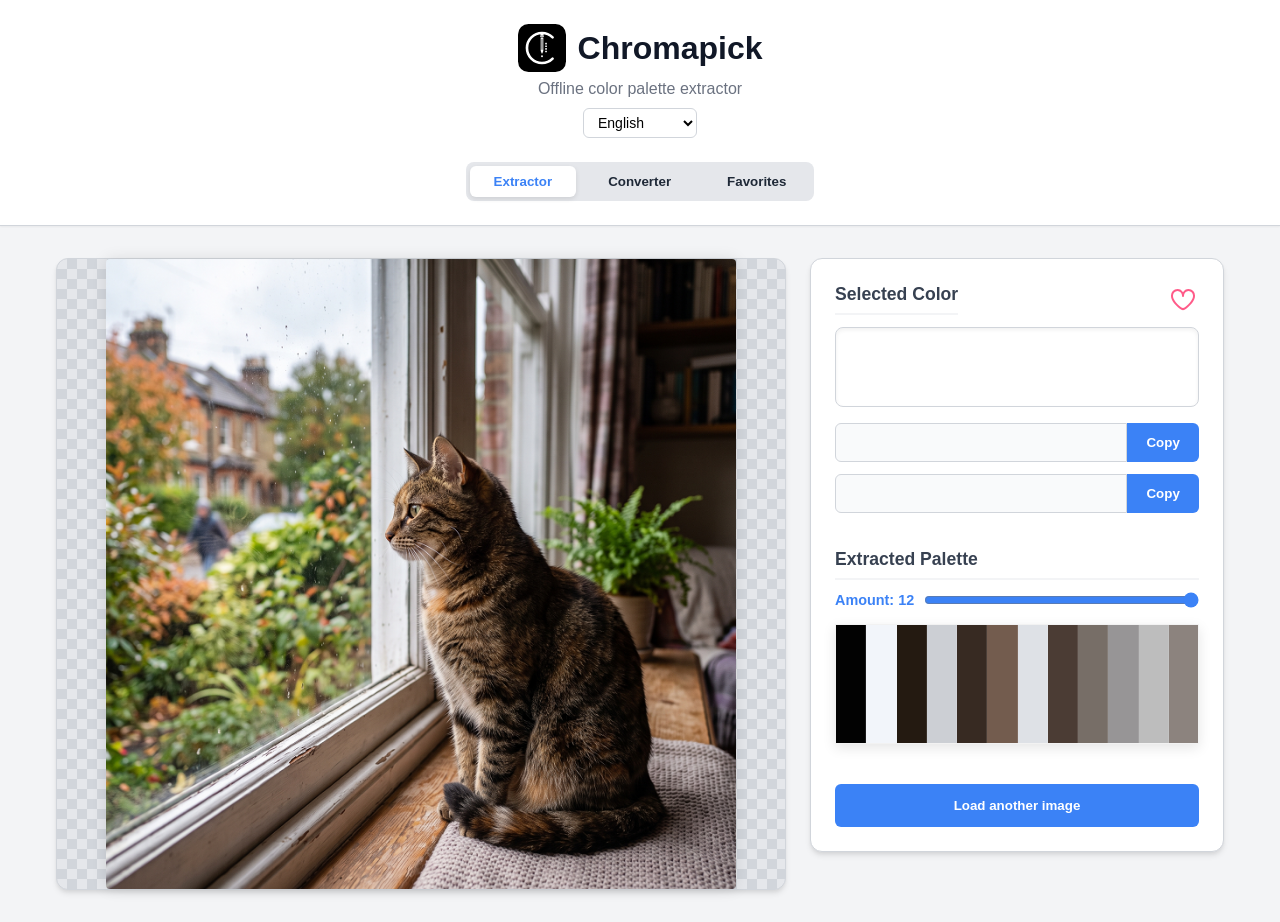
==== index.html @ 79d1373f "Replace native browser alert() with custom animated UI toast notifications for application errors an" ====
<!DOCTYPE html>
<html lang="es">
<head>
    <meta charset="UTF-8">
    <meta name="viewport" content="width=device-width, initial-scale=1.0">
    <title>Chromapick - Extractor de Paletas</title>
    <link rel="stylesheet" href="style.css?v=41">
    <link rel="manifest" href="manifest.json">
    <meta name="theme-color" content="#f9fafb">
    <link rel="icon" href="icons/icon.svg" type="image/svg+xml">
    <link rel="apple-touch-icon" href="icons/icon-192.png">
</head>
<body>
    <header>
        <div class="logo-container">
            <img src="icons/icon.svg" alt="Chromapick Logo" class="app-logo">
            <h1>Chromapick</h1>
        </div>
        <p data-i18n="subtitle">Offline color palette extractor</p>
        <div class="lang-switcher">
            <select id="lang-select">
                <option value="en">English</option>
                <option value="es">Español</option>
                <option value="zh">简体中文</option>
                <option value="ja">日本語</option>
                <option value="ko">한국어</option>
                <option value="de">Deutsch</option>
                <option value="pt">Português</option>
                <option value="fr">Français</option>
                <option value="it">Italiano</option>
                <option value="ru">Русский</option>
                <option value="vi">Tiếng Việt</option>
                <option value="ca">Català</option>
                <option value="nl">Nederlands</option>
                <option value="pl">Polski</option>
            </select>
        </div>
        <nav class="app-nav">
            <button class="nav-tab active" data-view="view-extractor" data-i18n="tab_extractor">Extractor</button>
            <button class="nav-tab" data-view="view-converter" data-i18n="tab_converter">Converter</button>
            <button class="nav-tab" data-view="view-favorites" data-i18n="tab_favorites">Favoritos</button>
        </nav>
    </header>

    <main>
        <div id="view-extractor" class="app-view active">
            <section class="upload-section" id="upload-section">
                <div class="drop-zone" id="drop-zone">
                    <span class="drop-text" data-i18n="dropzone">Drag an image here, click, or press <strong>Ctrl+V</strong> to paste</span>
                    <input type="file" id="file-input" accept="image/*" hidden>
                </div>
                
                <div class="presets-container">
                    <p data-i18n="try_example">Or try an example:</p>
                    <div class="preset-images">
                        <img src="assets/preset1.png" alt="Cat Demo" class="preset-img" id="demo-img-1">
                    </div>
                </div>
            </section>

            <section class="workspace" id="workspace" style="display: none;">
                <div class="canvas-container">
                    <canvas id="image-canvas"></canvas>
                    <div class="magnifier" id="magnifier"></div>
                </div>
                
                <aside class="color-panel">
                    <div class="current-color">
                        <div style="display: flex; justify-content: space-between; align-items: center; margin-bottom: 0.75rem;">
                            <h3 data-i18n="selected_color" style="margin-bottom: 0;">Selected Color</h3>
                            <div class="heart-container" title="Save to Favorites">
            <input type="checkbox" class="checkbox fav-heart-checkbox">
            <div class="svg-container">
                <svg viewBox="0 0 24 24" class="svg-outline" xmlns="http://www.w3.org/2000/svg">
                    <path d="M17.5,1.917a6.4,6.4,0,0,0-5.5,3.3,6.4,6.4,0,0,0-5.5-3.3A6.8,6.8,0,0,0,0,8.967c0,4.547,4.786,9.513,8.8,12.88a4.974,4.974,0,0,0,6.4,0C19.214,18.48,24,13.514,24,8.967A6.8,6.8,0,0,0,17.5,1.917Zm-3.585,18.4a2.973,2.973,0,0,1-3.83,0C4.947,16.006,2,11.87,2,8.967a4.8,4.8,0,0,1,4.5-5.05A4.8,4.8,0,0,1,11,8.967a1,1,0,0,0,2,0,4.8,4.8,0,0,1,4.5-5.05A4.8,4.8,0,0,1,22,8.967C22,11.87,19.053,16.006,13.915,20.313Z"></path>
                </svg>
                <svg viewBox="0 0 24 24" class="svg-filled" xmlns="http://www.w3.org/2000/svg">
                    <path d="M17.5,1.917a6.4,6.4,0,0,0-5.5,3.3,6.4,6.4,0,0,0-5.5-3.3A6.8,6.8,0,0,0,0,8.967c0,4.547,4.786,9.513,8.8,12.88a4.974,4.974,0,0,0,6.4,0C19.214,18.48,24,13.514,24,8.967A6.8,6.8,0,0,0,17.5,1.917Z"></path>
                </svg>
                <svg class="svg-celebrate" width="100" height="100" xmlns="http://www.w3.org/2000/svg">
                    <polygon points="10,10 20,20"></polygon><polygon points="10,50 20,50"></polygon><polygon points="20,80 30,70"></polygon><polygon points="90,10 80,20"></polygon><polygon points="90,50 80,50"></polygon><polygon points="80,80 70,70"></polygon>
                </svg>
            </div>
        </div>
                        </div>
                        <div class="color-preview" id="current-color-preview"></div>
                        
                        <div class="color-values">
                            <input type="text" id="hex-value" readonly>
                            <button class="copy-btn" data-target="hex-value" data-i18n="copy">Copy</button>
                        </div>
                        <div class="color-values">
                            <input type="text" id="rgb-value" readonly>
                            <button class="copy-btn" data-target="rgb-value" data-i18n="copy">Copy</button>
                        </div>
                    </div>

                    <div class="extracted-palette">
                        <h3 data-i18n="extracted_palette">Extracted Palette</h3>
                        <div class="color-count-control">
                            <label for="color-count"><span data-i18n="amount">Amount: </span><span id="color-count-display">12</span></label>
                            <input type="range" id="color-count" min="3" max="12" value="12">
                        </div>
                        <div class="palette" id="palette-container">
                            <!-- Colors will be injected here -->
                        </div>
                    </div>
                    
                    <button class="btn-primary" id="reset-btn" data-i18n="load_another">Load another image</button>
                </aside>
            </section>
        </div>

        <div id="view-converter" class="app-view" style="display: none;">
            <div class="converter-container">
                <div class="converter-left">
                    <div class="picker-card">
                        <div class="sv-square" id="sv-square">
                            <div class="sv-knob" id="sv-knob"></div>
                        </div>
                        <div class="hue-track">
                            <input type="range" min="0" max="360" value="0" id="hue-slider" class="hue-slider">
                        </div>
                        <div class="picker-inputs">
                            <input type="text" id="picker-hex" value="#ff0000">
                            <div class="picker-color-preview" id="picker-preview"></div>
                        </div>
                        <div class="picker-actions">
                            <select class="picker-select"><option>Picker</option></select>
                            <button id="btn-eyedropper-icon" class="icon-btn" title="Pick from screen" data-i18n-title="pick_screen">
                                <svg xmlns="http://www.w3.org/2000/svg" width="16" height="16" viewBox="0 0 24 24" fill="none" stroke="currentColor" stroke-width="2" stroke-linecap="round" stroke-linejoin="round"><path d="M12 2.69l5.66 5.66a8 8 0 1 1-11.31 0z"></path></svg>
                            </button>
                            <div class="heart-container" title="Save to Favorites">
            <input type="checkbox" class="checkbox fav-heart-checkbox">
            <div class="svg-container">
                <svg viewBox="0 0 24 24" class="svg-outline" xmlns="http://www.w3.org/2000/svg">
                    <path d="M17.5,1.917a6.4,6.4,0,0,0-5.5,3.3,6.4,6.4,0,0,0-5.5-3.3A6.8,6.8,0,0,0,0,8.967c0,4.547,4.786,9.513,8.8,12.88a4.974,4.974,0,0,0,6.4,0C19.214,18.48,24,13.514,24,8.967A6.8,6.8,0,0,0,17.5,1.917Zm-3.585,18.4a2.973,2.973,0,0,1-3.83,0C4.947,16.006,2,11.87,2,8.967a4.8,4.8,0,0,1,4.5-5.05A4.8,4.8,0,0,1,11,8.967a1,1,0,0,0,2,0,4.8,4.8,0,0,1,4.5-5.05A4.8,4.8,0,0,1,22,8.967C22,11.87,19.053,16.006,13.915,20.313Z"></path>
                </svg>
                <svg viewBox="0 0 24 24" class="svg-filled" xmlns="http://www.w3.org/2000/svg">
                    <path d="M17.5,1.917a6.4,6.4,0,0,0-5.5,3.3,6.4,6.4,0,0,0-5.5-3.3A6.8,6.8,0,0,0,0,8.967c0,4.547,4.786,9.513,8.8,12.88a4.974,4.974,0,0,0,6.4,0C19.214,18.48,24,13.514,24,8.967A6.8,6.8,0,0,0,17.5,1.917Z"></path>
                </svg>
                <svg class="svg-celebrate" width="100" height="100" xmlns="http://www.w3.org/2000/svg">
                    <polygon points="10,10 20,20"></polygon><polygon points="10,50 20,50"></polygon><polygon points="20,80 30,70"></polygon><polygon points="90,10 80,20"></polygon><polygon points="90,50 80,50"></polygon><polygon points="80,80 70,70"></polygon>
                </svg>
            </div>
        </div>
                              <button class="icon-btn copy-btn" data-target="picker-hex" title="Copy HEX">
                                <svg xmlns="http://www.w3.org/2000/svg" width="16" height="16" viewBox="0 0 24 24" fill="none" stroke="currentColor" stroke-width="2" stroke-linecap="round" stroke-linejoin="round"><rect x="9" y="9" width="13" height="13" rx="2" ry="2"></rect><path d="M5 15H4a2 2 0 0 1-2-2V4a2 2 0 0 1 2-2h9a2 2 0 0 1 2 2v1"></path></svg>
                            </button>
                        </div>
                        <button id="btn-pick-screen" class="btn-primary full-width mt-1" style="margin-top: 10px;">
                            <svg xmlns="http://www.w3.org/2000/svg" width="16" height="16" viewBox="0 0 24 24" fill="none" stroke="currentColor" stroke-width="2" stroke-linecap="round" stroke-linejoin="round" style="vertical-align: middle; margin-right: 5px;"><path d="M12 2.69l5.66 5.66a8 8 0 1 1-11.31 0z"></path></svg> 
                            <span class="btn-pick-text">Pick from screen</span>
                        </button>
                    </div>
                </div>

                <div class="converter-right">
                    <div class="main-color-display" id="main-color-display">
                        <h2 id="main-color-hex">#FF0000</h2>
                    </div>
                    
                    <div class="formats-grid">
                        <div class="format-row"><span class="format-label">HEX</span><input type="text" id="conv-hex" readonly value="#ff0000"><button class="copy-btn icon-btn" data-target="conv-hex"><svg xmlns="http://www.w3.org/2000/svg" width="14" height="14" viewBox="0 0 24 24" fill="none" stroke="currentColor" stroke-width="2" stroke-linecap="round" stroke-linejoin="round"><rect x="9" y="9" width="13" height="13" rx="2" ry="2"></rect><path d="M5 15H4a2 2 0 0 1-2-2V4a2 2 0 0 1 2-2h9a2 2 0 0 1 2 2v1"></path></svg></button></div>
                        <div class="format-row"><span class="format-label">HSL</span><input type="text" id="conv-hsl" readonly value="0, 100%, 50%"><button class="copy-btn icon-btn" data-target="conv-hsl"><svg xmlns="http://www.w3.org/2000/svg" width="14" height="14" viewBox="0 0 24 24" fill="none" stroke="currentColor" stroke-width="2" stroke-linecap="round" stroke-linejoin="round"><rect x="9" y="9" width="13" height="13" rx="2" ry="2"></rect><path d="M5 15H4a2 2 0 0 1-2-2V4a2 2 0 0 1 2-2h9a2 2 0 0 1 2 2v1"></path></svg></button></div>
                        <div class="format-row"><span class="format-label">RGB</span><input type="text" id="conv-rgb" readonly value="255, 0, 0"><button class="copy-btn icon-btn" data-target="conv-rgb"><svg xmlns="http://www.w3.org/2000/svg" width="14" height="14" viewBox="0 0 24 24" fill="none" stroke="currentColor" stroke-width="2" stroke-linecap="round" stroke-linejoin="round"><rect x="9" y="9" width="13" height="13" rx="2" ry="2"></rect><path d="M5 15H4a2 2 0 0 1-2-2V4a2 2 0 0 1 2-2h9a2 2 0 0 1 2 2v1"></path></svg></button></div>
                        <div class="format-row"><span class="format-label">CMYK</span><input type="text" id="conv-cmyk" readonly value="0, 100, 100, 0"><button class="copy-btn icon-btn" data-target="conv-cmyk"><svg xmlns="http://www.w3.org/2000/svg" width="14" height="14" viewBox="0 0 24 24" fill="none" stroke="currentColor" stroke-width="2" stroke-linecap="round" stroke-linejoin="round"><rect x="9" y="9" width="13" height="13" rx="2" ry="2"></rect><path d="M5 15H4a2 2 0 0 1-2-2V4a2 2 0 0 1 2-2h9a2 2 0 0 1 2 2v1"></path></svg></button></div>
                        <div class="format-row"><span class="format-label">LAB</span><input type="text" id="conv-lab" readonly value="53, 80, 67"><button class="copy-btn icon-btn" data-target="conv-lab"><svg xmlns="http://www.w3.org/2000/svg" width="14" height="14" viewBox="0 0 24 24" fill="none" stroke="currentColor" stroke-width="2" stroke-linecap="round" stroke-linejoin="round"><rect x="9" y="9" width="13" height="13" rx="2" ry="2"></rect><path d="M5 15H4a2 2 0 0 1-2-2V4a2 2 0 0 1 2-2h9a2 2 0 0 1 2 2v1"></path></svg></button></div>
                        <div class="format-row"><span class="format-label">XYZ</span><input type="text" id="conv-xyz" readonly value="41, 21, 1"><button class="copy-btn icon-btn" data-target="conv-xyz"><svg xmlns="http://www.w3.org/2000/svg" width="14" height="14" viewBox="0 0 24 24" fill="none" stroke="currentColor" stroke-width="2" stroke-linecap="round" stroke-linejoin="round"><rect x="9" y="9" width="13" height="13" rx="2" ry="2"></rect><path d="M5 15H4a2 2 0 0 1-2-2V4a2 2 0 0 1 2-2h9a2 2 0 0 1 2 2v1"></path></svg></button></div>
                        <div class="format-row"><span class="format-label">LUV</span><input type="text" id="conv-luv" readonly value="53, 175, 37"><button class="copy-btn icon-btn" data-target="conv-luv"><svg xmlns="http://www.w3.org/2000/svg" width="14" height="14" viewBox="0 0 24 24" fill="none" stroke="currentColor" stroke-width="2" stroke-linecap="round" stroke-linejoin="round"><rect x="9" y="9" width="13" height="13" rx="2" ry="2"></rect><path d="M5 15H4a2 2 0 0 1-2-2V4a2 2 0 0 1 2-2h9a2 2 0 0 1 2 2v1"></path></svg></button></div>
                        <div class="format-row"><span class="format-label">HWB</span><input type="text" id="conv-hwb" readonly value="0, 0, 0"><button class="copy-btn icon-btn" data-target="conv-hwb"><svg xmlns="http://www.w3.org/2000/svg" width="14" height="14" viewBox="0 0 24 24" fill="none" stroke="currentColor" stroke-width="2" stroke-linecap="round" stroke-linejoin="round"><rect x="9" y="9" width="13" height="13" rx="2" ry="2"></rect><path d="M5 15H4a2 2 0 0 1-2-2V4a2 2 0 0 1 2-2h9a2 2 0 0 1 2 2v1"></path></svg></button></div>
                    </div>
                </div>
            </div>
        </div>
    
    <div id="view-favorites" class="app-view">
        <div style="display: flex; justify-content: space-between; align-items: center;">
            <h2 data-i18n="saved_palettes" style="text-align: left; line-height: 1.1;">Paletas<br>Guardadas</h2>
            <button id="btn-new-palette" class="add-palette-btn">
                <svg xmlns="http://www.w3.org/2000/svg" width="16" height="16" viewBox="0 0 24 24" fill="none" stroke="currentColor" stroke-width="2" stroke-linecap="round" stroke-linejoin="round"><line x1="12" y1="5" x2="12" y2="19"></line><line x1="5" y1="12" x2="19" y2="12"></line></svg>
                <span data-i18n="new_palette" style="text-align: left; line-height: 1.1;">Nueva<br>Paleta</span>
            </button>
        </div>
        <div id="palettes-container" class="palettes-grid">
            <!-- Rendered by JS -->
        </div>
    </div>
</main>

    <script src="i18n.js?v=4"></script>
    <script src="app.js?v=31"></script>
    <script src="converter.js?v=7"></script>
    <script>
        if ('serviceWorker' in navigator) {
            window.addEventListener('load', () => {
                navigator.serviceWorker.register('sw.js').then(reg => {
                    console.log('PWA ServiceWorker activado.', reg.scope);
                }).catch(err => {
                    console.log('PWA ServiceWorker fallo:', err);
                });
            });
        }
    </script>
    <script src="favorites.js?v=4"></script>

    <!-- Custom Prompt Modal -->
    <div id="custom-prompt-overlay" class="modal-overlay">
        <div class="modal-box">
            <h3 id="custom-prompt-message"></h3>
            <input type="text" id="custom-prompt-input" autocomplete="off">
            <div class="modal-actions">
                <button id="custom-prompt-cancel" class="icon-btn" style="padding: 0.5rem 1rem;">Cancelar</button>
                <button id="custom-prompt-ok" class="btn-primary" style="padding: 0.5rem 1rem;">Aceptar</button>
            </div>
        </div>
    </div>

</body>
</html>
---- style.css ----
* {
    box-sizing: border-box;
}

:root {
    --bg-color: #f3f4f6;
    --panel-bg: #ffffff;
    --text-color: #1f2937;
    --accent-color: #3b82f6;
    --accent-hover: #2563eb;
    --border-color: #d1d5db;
    --shadow-sm: 0 1px 2px 0 rgba(0, 0, 0, 0.05);
    --shadow-md: 0 4px 6px -1px rgba(0, 0, 0, 0.1), 0 2px 4px -1px rgba(0, 0, 0, 0.06);
}

* {
    
    margin: 0;
    padding: 0;
}

html, body {
    overflow-x: hidden;
}

body {
    font-family: 'Segoe UI', Tahoma, Geneva, Verdana, sans-serif;
    background-color: var(--bg-color);
    color: var(--text-color);
    display: flex;
    flex-direction: column;
    min-height: 100vh;
}

header {
    text-align: center;
    padding: 1.5rem;
    background-color: var(--panel-bg);
    border-bottom: 1px solid var(--border-color);
    box-shadow: var(--shadow-sm);
}

header h1 {
    margin-bottom: 0.25rem;
    color: #111827;
}

.logo-container {
    display: flex;
    align-items: center;
    justify-content: center;
    gap: 12px;
    margin-bottom: 0.5rem;
}

.logo-container h1 {
    margin-bottom: 0;
}

.app-logo {
    width: 48px;
    height: 48px;
}

header p {
    color: #6b7280;
}

main {
    flex: 1;
    display: flex;
    flex-direction: column;
    padding: 2rem 1rem;
    max-width: 1200px;
    margin: 0 auto;
}

.upload-section {
    display: flex;
    flex-direction: column;
    justify-content: center;
    align-items: center;
    flex: 1;
    min-height: 50vh;
    gap: 2rem;
}

.drop-zone {
    width: 100%;
    max-width: 500px;
    height: 250px;
    border: 2px dashed #9ca3af;
    border-radius: 12px;
    display: flex;
    justify-content: center;
    align-items: center;
    text-align: center;
    cursor: pointer;
    transition: all 0.3s ease;
    background-color: var(--panel-bg);
    box-shadow: var(--shadow-sm);
}

.drop-zone:hover, .drop-zone.dragover {
    border-color: var(--accent-color);
    background-color: #eff6ff;
    transform: scale(1.02);
    box-shadow: 0 10px 25px rgba(37, 99, 235, 0.15);
}

.drop-text {
    font-size: 1.2rem;
    color: #4b5563;
    pointer-events: none;
    padding: 1rem;
}

.workspace {
    min-width: 0;
    display: flex;
    flex-direction: column;
    gap: 1.5rem;
    flex: 1;
}

@media (min-width: 768px) {
    .workspace {
    min-width: 0;
        flex-direction: row;
        align-items: flex-start;
    }
}

.canvas-container {
    min-width: 0;
    flex: 2;
    background-color: #e5e7eb;
    border-radius: 12px;
    display: flex;
    align-items: center;
    justify-content: center;
    position: relative;
    border: 1px solid var(--border-color);
    box-shadow: var(--shadow-md);
    /* Fondo estilo tablero de ajedrez para transparencias */
    background-image: 
      linear-gradient(45deg, #d1d5db 25%, transparent 25%), 
      linear-gradient(-45deg, #d1d5db 25%, transparent 25%),
      linear-gradient(45deg, transparent 75%, #d1d5db 75%),
      linear-gradient(-45deg, transparent 75%, #d1d5db 75%);
    background-size: 20px 20px;
    background-position: 0 0, 0 10px, 10px -10px, -10px 0px;
    min-height: 300px;
}

#image-canvas {
    max-width: 100%;
    max-height: 70vh;
    object-fit: contain;
    border-radius: 4px;
    box-shadow: 0 0 15px rgba(0,0,0,0.1);
    cursor: url('data:image/svg+xml;utf8,<svg xmlns="http://www.w3.org/2000/svg" width="24" height="24" viewBox="0 0 24 24" fill="none" stroke="black" stroke-width="2" stroke-linecap="round" stroke-linejoin="round"><circle cx="12" cy="12" r="10" fill="white" opacity="0.5"/><line x1="22" y1="12" x2="18" y2="12"/><line x1="6" y1="12" x2="2" y2="12"/><line x1="12" y1="6" x2="12" y2="2"/><line x1="12" y1="22" x2="12" y2="18"/></svg>') 12 12, crosshair;
}

.magnifier {
    position: absolute;
    width: 130px;
    height: 130px;
    border-radius: 50%;
    border: 1px solid #333;
    box-shadow: 0 4px 15px rgba(0,0,0,0.3);
    pointer-events: none;
    display: none;
    background-repeat: no-repeat;
    z-index: 100;
    transform: translate(-50%, -120%); /* Flota por encima del dedo para m?viles */
    image-rendering: pixelated; /* Crucial: renderizado de pixeles crudos en zoom */
}

/* Cuadr?cula de la lupa */
.magnifier::before {
    content: '';
    position: absolute;
    inset: 0;
    border-radius: 50%;
    background-image: 
      linear-gradient(rgba(0,0,0,0.15) 1px, transparent 1px),
      linear-gradient(90deg, rgba(0,0,0,0.15) 1px, transparent 1px);
    background-size: 16px 16px;
    background-position: var(--grid-x, 0) var(--grid-y, 0); /* Coincide con MAGNIFIER_ZOOM = 8 */
    pointer-events: none;
}

/* Puntero central (p?xel exacto) */
.magnifier::after {
    content: '';
    position: absolute;
    top: 50%;
    left: 50%;
    width: 16px;
    height: 16px;
    box-sizing: border-box;
    transform: translate(-50%, -50%);
    border: 1px solid white;
    box-shadow: 0 0 0 1px black; /* Alto contraste invertido para ser visible siempre */
    pointer-events: none;
}

/* Presets */
.presets-container {
    margin-top: 2rem;
    text-align: center;
}

.presets-container p {
    color: var(--text-color);
    margin-bottom: 1rem;
    font-size: 0.9rem;
    opacity: 0.7;
}

.preset-images {
    display: flex;
    justify-content: center;
    gap: 1rem;
}

.preset-img {
    width: 80px;
    height: 80px;
    object-fit: cover;
    border-radius: 8px;
    cursor: pointer;
    transition: transform 0.2s cubic-bezier(0.175, 0.885, 0.32, 1.275), box-shadow 0.2s;
    box-shadow: 0 4px 6px rgba(0,0,0,0.1);
}

.preset-img:hover {
    transform: translateY(-5px) scale(1.05);
    box-shadow: 0 8px 15px rgba(0,0,0,0.2);
}

.color-panel {
    flex: 1;
    background-color: var(--panel-bg);
    border-radius: 12px;
    padding: 1.5rem;
    display: flex;
    flex-direction: column;
    gap: 1.5rem;
    border: 1px solid var(--border-color);
    box-shadow: var(--shadow-md);
    min-width: 300px;
}

h3 {
    margin-bottom: 0.75rem;
    font-size: 1.1rem;
    color: #374151;
    border-bottom: 2px solid #f3f4f6;
    padding-bottom: 0.5rem;
}

.color-preview {
    width: 100%;
    height: 80px;
    border-radius: 8px;
    background-color: transparent;
    border: 1px solid var(--border-color);
    margin-bottom: 1rem;
    transition: background-color 0.1s ease;
    box-shadow: inset 0 2px 4px rgba(0,0,0,0.06);
}

.color-values {
    display: flex;
    margin-bottom: 0.75rem;
}

.color-values input {
    min-width: 0;
    flex: 1;
    padding: 0.6rem;
    background-color: #f9fafb;
    border: 1px solid var(--border-color);
    color: var(--text-color);
    border-radius: 6px 0 0 6px;
    outline: none;
    font-family: monospace;
    font-size: 1rem;
}

.color-values input:focus {
    border-color: var(--accent-color);
}

/* Botones primarios (DRY) */
.color-values .copy-btn,
.btn-primary {
    background-color: var(--accent-color);
    color: white;
    border: none;
    cursor: pointer;
    font-weight: 600;
    transition: background-color 0.2s;
}

.color-values .copy-btn:hover,
.btn-primary:hover {
    background-color: var(--accent-hover);
}

.color-count-control {
    display: flex;
    align-items: center;
    gap: 10px;
    margin-bottom: 1rem;
    font-size: 0.9rem;
    color: #4b5563;
}

.color-count-control input[type="range"] {
    flex: 1;
    accent-color: var(--accent-color);
}

.color-count-control span {
    font-weight: bold;
    color: var(--accent-color);
    width: 20px;
}

/* From Uiverse.io by oneMoreYeti */ 
.palette {
  display: flex;
  height: 120px;
  width: 100%;
  overflow: hidden;
  box-shadow: 0 4px 12px rgba(0, 0, 0, 0.1);
  border: 1px solid rgba(0, 0, 0, 0.05);
}

.color {
  height: 100%;
  flex: 1;
  min-width: 0;
  display: flex;
  align-items: center;
  justify-content: center;
  color: white;
  font-weight: 600;
  letter-spacing: 1px;
  transition: all 0.3s ease-out;
  cursor: pointer;
  /* Add subtle text shadow so it's readable on light colors */
  text-shadow: 0 1px 3px rgba(0,0,0,0.5);
  font-size: 12px;
  border-right: 1px solid rgba(255,255,255,0.1);
}

.color:last-child {
  border-right: none;
}

.color span {
  opacity: 0;
  transition: opacity 0.1s linear;
  pointer-events: none;
  white-space: nowrap;
}

.color:hover {
  flex: 5; /* Incrementado radicalmente para que se note incluso con 12 colores */
  box-shadow: rgba(0, 0, 0, 0.2) 0px 4px 12px 0px;
  z-index: 10;
}

.color:hover span {
  opacity: 1;
}

/* Estilos espec?ficos de cada bot?n */
.color-values .copy-btn {
    padding: 0.6rem 1.2rem;
    border-radius: 0 6px 6px 0;
}

.btn-primary {
    margin-top: 1rem;
    padding: 0.85rem;
    border-radius: 6px;
    width: 100%; /* Asegura que ocupe el ancho en m?viles */
}

/* Optimizaciones para M?viles */
@media (max-width: 768px) {
    header { padding: 1.5rem 1rem; }
    header h1 { font-size: 1.5rem; }
    main { margin: 1rem; padding: 1rem; }
    .upload-section { min-height: auto; padding: 2rem 1rem; gap: 1rem; }
    .drop-zone { min-height: 200px; padding: 1rem; }
    .canvas-container {
    min-width: 0; min-height: 250px; max-height: 50vh; padding: 1rem; }
    .color-panel { min-width: 0; padding: 1rem; }
    .palette { height: 100px; }
    .color span { font-size: 10px; }
}

/* --- NEW ARCHITECTURE: TABS & CONVERTER --- */
.app-nav {
    display: flex;
    gap: 0.5rem;
    margin-top: 1.5rem;
    background: #e5e7eb;
    padding: 0.25rem;
    border-radius: 8px;
    width: fit-content;
    margin-left: auto;
    margin-right: auto;
}
.nav-tab {
    padding: 0.5rem 1.5rem;
    border: none;
    background: transparent;
    font-weight: 600;
    color: var(--text-color);
    border-radius: 6px;
    cursor: pointer;
    transition: all 0.2s;
}
.nav-tab.active {
    background: white;
    box-shadow: 0 2px 5px rgba(0,0,0,0.1);
    color: var(--accent-color);
}
.app-view {
    min-width: 0;
    display: none;
    flex-direction: column;
    flex: 1;
    width: 100%;
}
.app-view.active {
    display: flex;
}

/* Converter View */
.converter-container {
    display: flex;
    gap: 2rem;
    flex: 1;
    max-width: 900px;
    margin: 0 auto;
    background: white;
    border-radius: 16px;
    padding: 2rem;
    box-shadow: 0 4px 20px rgba(0,0,0,0.05);
}
@media (max-width: 768px) {
    .converter-container {
        flex-direction: column;
        padding: 1rem;
    }
}

.converter-left {
    flex: 1;
    max-width: 320px;
}
@media (max-width: 768px) {
    .converter-left { max-width: 100%; }
}

.picker-card {
    display: flex;
    flex-direction: column;
    gap: 1rem;
}

/* SV Square */
.sv-square {
    width: 100%;
    aspect-ratio: 1;
    border-radius: 12px;
    background-color: #ff0000;
    background-image: 
        linear-gradient(to top, #000, rgba(0,0,0,0)), 
        linear-gradient(to right, #fff, rgba(255,255,255,0));
    position: relative;
    cursor: crosshair;
    user-select: none;
    touch-action: none;
}
.sv-knob {
    width: 16px;
    height: 16px;
    box-sizing: border-box;
    border: 2px solid white;
    border-radius: 50%;
    position: absolute;
    top: 0;
    left: 100%;
    transform: translate(-50%, -50%);
    box-shadow: 0 0 0 1px rgba(0,0,0,0.3);
    pointer-events: none;
}

/* Hue Track */
.hue-track {
    width: 100%;
    height: 16px;
    box-sizing: border-box;
    border-radius: 8px;
    background: linear-gradient(to right, #f00, #ff0, #0f0, #0ff, #00f, #f0f, #f00);
}
.hue-slider {
    width: 100%;
    appearance: none;
    background: transparent;
    outline: none;
    margin: 0;
}
.hue-slider::-webkit-slider-thumb {
    appearance: none;
    width: 20px;
    height: 20px;
    border-radius: 50%;
    background: white;
    border: 2px solid #ccc;
    box-shadow: 0 0 4px rgba(0,0,0,0.3);
    cursor: grab;
    transform: translateY(-2px);
}

/* Picker Inputs */
.picker-inputs {
    display: flex;
    gap: 0.5rem;
    align-items: center;
}
#picker-hex {
    flex: 1;
    padding: 0.5rem;
    border: 1px solid var(--border-color);
    border-radius: 6px;
    font-family: monospace;
    text-align: center;
}
.picker-color-preview {
    width: 40px;
    height: 40px;
    border-radius: 6px;
    background: #ff0000;
    border: 1px solid var(--border-color);
}

.picker-actions {
    display: flex;
    gap: 0.5rem;
}
.picker-select {
    flex: 1;
    padding: 0.5rem;
    border: 1px solid var(--border-color);
    border-radius: 6px;
}
.icon-btn {
    padding: 0.5rem;
    border: 1px solid var(--border-color);
    background: white;
    border-radius: 6px;
    cursor: pointer;
    display: flex;
    align-items: center;
    justify-content: center;
    transition: background 0.2s;
}
.icon-btn:hover {
    background: #f3f4f6;
}

.full-width { width: 100%; }
.mt-1 { margin-top: 0.5rem; }

/* Converter Right */
.converter-right {
    flex: 2;
    display: flex;
    flex-direction: column;
    gap: 1.5rem;
}
.main-color-display {
    width: 100%;
    height: 120px;
    border-radius: 12px;
    background: #c24253;
    display: flex;
    align-items: center;
    justify-content: center;
    color: white;
    text-shadow: 0 2px 4px rgba(0,0,0,0.2);
}
.main-color-display h2 {
    font-size: 2.5rem;
    margin: 0;
    font-weight: 700;
}

.formats-grid {
    display: grid;
    grid-template-columns: 1fr 1fr;
    gap: 1rem;
}
@media (max-width: 600px) {
    .formats-grid {
        grid-template-columns: 1fr;
    }
}
.format-row {
    display: flex;
    align-items: center;
    background: white;
    border: 1px solid var(--border-color);
    border-radius: 8px;
    padding: 0.5rem;
    box-shadow: 0 1px 3px rgba(0,0,0,0.02);
}
.format-label {
    width: 50px;
    font-weight: 600;
    color: #9ca3af;
    font-size: 0.85rem;
}
.format-row input {
    min-width: 0;
    flex: 1;
    border: none;
    background: transparent;
    font-family: monospace;
    outline: none;
    color: var(--text-color);
    font-size: 1rem;
    font-weight: 500;
}
.format-row .icon-btn {
    border: none;
    box-shadow: none;
    color: #9ca3af;
}


.lang-switcher {
    margin-top: 10px;
    text-align: center;
}
#lang-select {
    padding: 5px 10px;
    border-radius: 6px;
    border: 1px solid #d1d5db;
    background-color: #fff;
    font-size: 14px;
    cursor: pointer;
    font-family: inherit;
    outline: none;
}



/* --- HEART BUTTON (Uiverse.io by catraco) --- */
.heart-container {
  --heart-color: rgb(255, 91, 137);
  position: relative;
  width: 32px;
  height: 32px;
  transition: .3s;
  display: inline-block;
  vertical-align: middle;
}

.heart-container .checkbox {
  position: absolute;
  width: 100%;
  height: 100%;
  opacity: 0;
  z-index: 20;
  cursor: pointer;
}

.heart-container .svg-container {
  width: 100%;
  height: 100%;
  display: flex;
  justify-content: center;
  align-items: center;
}

.heart-container .svg-outline,
.heart-container .svg-filled {
  fill: var(--heart-color);
  position: absolute;
  width: 24px;
  height: 24px;
}

.heart-container .svg-filled {
  animation: keyframes-svg-filled 1s;
  display: none;
}

.heart-container .svg-celebrate {
  position: absolute;
  animation: keyframes-svg-celebrate .5s;
  animation-fill-mode: forwards;
  display: none;
  stroke: var(--heart-color);
  fill: var(--heart-color);
  stroke-width: 2px;
  width: 40px;
  height: 40px;
}

.heart-container .checkbox:checked~.svg-container .svg-filled {
  display: block;
}

.heart-container .checkbox:checked~.svg-container .svg-celebrate {
  display: block;
}

@keyframes keyframes-svg-filled {
  0% { transform: scale(0); }
  25% { transform: scale(1.2); }
  50% { transform: scale(1); filter: brightness(1.5); }
}

@keyframes keyframes-svg-celebrate {
  0% { transform: scale(0); }
  50% { opacity: 1; filter: brightness(1.5); }
  100% { transform: scale(1.4); opacity: 0; display: none; }
}

/* --- FAVORITES VIEW --- */
.palettes-grid {
    display: grid;
    grid-template-columns: repeat(auto-fill, minmax(280px, 1fr));
    gap: 1.5rem;
    margin-top: 1.5rem;
}
.palette-card {
    background: white;
    border: 1px solid var(--border-color);
    border-radius: 12px;
    padding: 1.5rem;
    box-shadow: var(--shadow-sm);
}
.palette-header {
    display: flex;
    justify-content: space-between;
    align-items: center;
    margin-bottom: 1rem;
}
.palette-title {
    font-weight: 600;
    font-size: 1.1rem;
}
.palette-actions {
    display: flex;
    gap: 0.5rem;
}
.fav-colors-grid {
    display: flex;
    flex-wrap: wrap;
    gap: 0.5rem;
}
.fav-color-block {
    width: 40px;
    height: 40px;
    border-radius: 8px;
    border: 1px solid rgba(0,0,0,0.1);
    position: relative;
    cursor: pointer;
    transition: transform 0.2s;
}
.fav-color-block:hover {
    transform: scale(1.1);
    z-index: 10;
}
.fav-color-delete {
    position: absolute;
    top: -5px;
    right: -5px;
    width: 16px;
    height: 16px;
    background: #ef4444;
    color: white;
    border-radius: 50%;
    display: flex;
    justify-content: center;
    align-items: center;
    font-size: 10px;
    cursor: pointer;
    opacity: 0;
    transition: opacity 0.2s;
    font-weight: bold;
}
.fav-color-block:hover .fav-color-delete {
    opacity: 1;
}
.add-palette-btn {
    display: inline-flex;
    align-items: center;
    gap: 0.5rem;
    padding: 0.5rem 1rem;
    background: var(--accent-color);
    color: white;
    border: none;
    border-radius: 6px;
    cursor: pointer;
    font-weight: 600;
}
.add-palette-btn:hover {
    background: var(--accent-hover);
}
/* --- CUSTOM MODAL --- */
.modal-overlay {
    position: fixed;
    top: 0; left: 0; right: 0; bottom: 0;
    background: rgba(0,0,0,0.5);
    display: none;
    justify-content: center;
    align-items: center;
    z-index: 9999;
    backdrop-filter: blur(2px);
}
.modal-box {
    background: var(--panel-bg);
    padding: 1.5rem;
    border-radius: 12px;
    box-shadow: var(--shadow-md);
    width: 90%;
    max-width: 400px;
    display: flex;
    flex-direction: column;
    gap: 1rem;
    border: 1px solid var(--border-color);
}
.modal-box h3 { margin: 0; }
.modal-box input {
    padding: 0.75rem;
    border: 1px solid var(--border-color);
    border-radius: 6px;
    width: 100%;
    font-family: inherit;
    font-size: 1rem;
}
.modal-box input:focus { border-color: var(--accent-color); outline: none; }
.modal-actions {
    display: flex;
    justify-content: flex-end;
    gap: 1rem;
    margin-top: 0.5rem;
}
/* --- CUSTOM ERROR TOAST (Uiverse.io by andrew-demchenk0) --- */
#toast-container {
    position: fixed;
    top: 20px;
    right: 20px;
    z-index: 10000;
    display: flex;
    flex-direction: column;
    gap: 10px;
    pointer-events: none;
}

.error {
  pointer-events: auto;
  font-family: system-ui, -apple-system, BlinkMacSystemFont, 'Segoe UI', Roboto, Oxygen, Ubuntu, Cantarell, 'Open Sans', 'Helvetica Neue', sans-serif;
  width: 320px;
  padding: 12px;
  display: flex;
  flex-direction: row;
  align-items: center;
  justify-content: start;
  background: #FCE8DB;
  border-radius: 8px;
  box-shadow: 0px 4px 10px rgba(0,0,0,0.1);
  animation: slideInRight 0.3s ease-out forwards;
  transition: opacity 0.3s ease-out, transform 0.3s ease-out;
}

@keyframes slideInRight {
    from { transform: translateX(100%); opacity: 0; }
    to { transform: translateX(0); opacity: 1; }
}

.error__icon {
  width: 20px;
  height: 20px;
  transform: translateY(-2px);
  margin-right: 8px;
}

.error__icon path {
  fill: #EF665B;
}

.error__title {
  font-weight: 500;
  font-size: 14px;
  color: #71192F;
}

.error__close {
  width: 20px;
  height: 20px;
  cursor: pointer;
  margin-left: auto;
}

.error__close path {
  fill: #71192F;
}
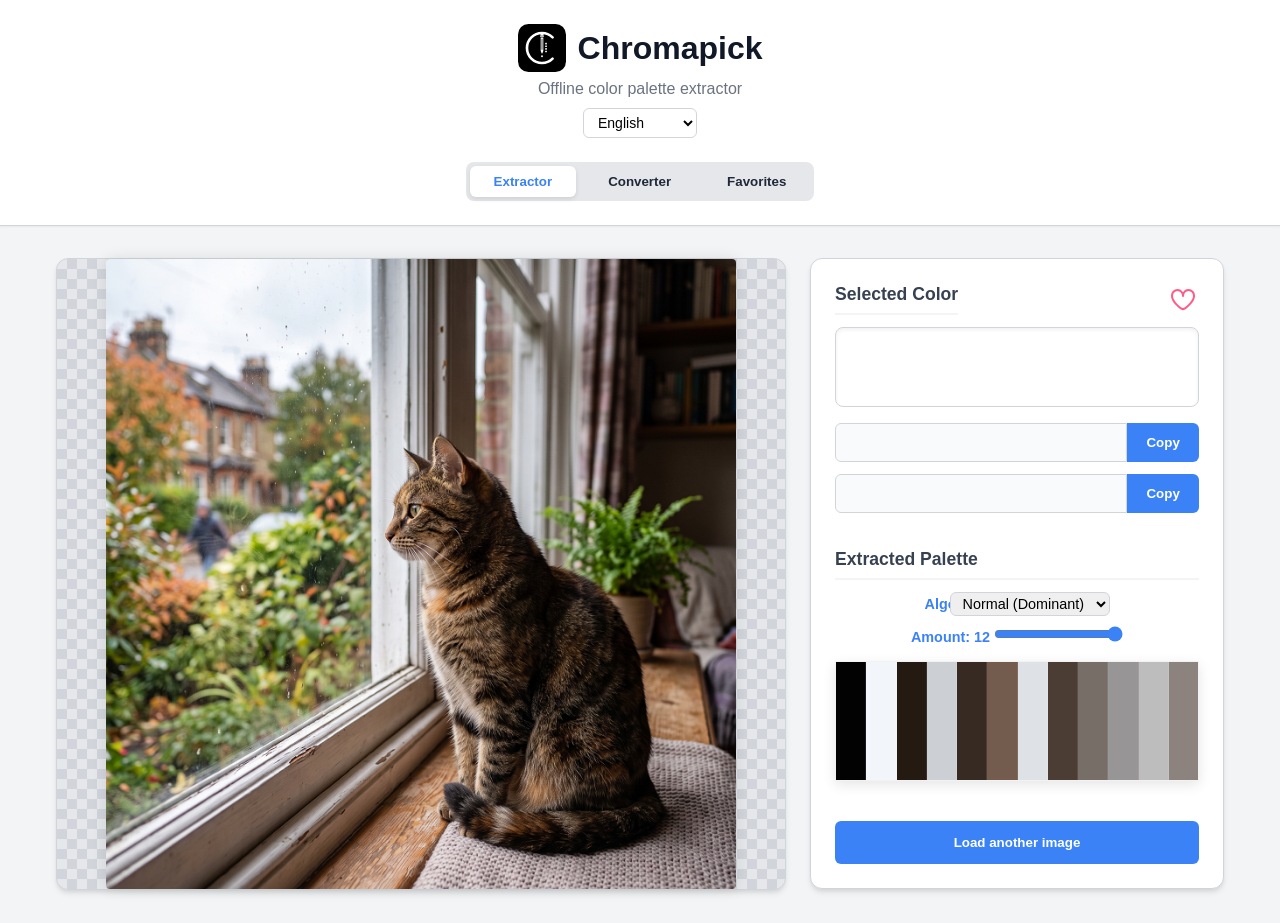
==== commit d1699b0b: "Inject algorithm selection dropdown into Extractor UI that was missed in previous commit" ====
--- a/index.html
+++ b/index.html
@@ -68,7 +68,7 @@
                     <div class="current-color">
                         <div style="display: flex; justify-content: space-between; align-items: center; margin-bottom: 0.75rem;">
                             <h3 data-i18n="selected_color" style="margin-bottom: 0;">Selected Color</h3>
-                            <div class="heart-container" title="Save to Favorites">
+                            <div class="heart-container" title="Save to Favorites" data-i18n-title="tooltip_save_favorite">
             <input type="checkbox" class="checkbox fav-heart-checkbox">
             <div class="svg-container">
                 <svg viewBox="0 0 24 24" class="svg-outline" xmlns="http://www.w3.org/2000/svg">
@@ -97,9 +97,22 @@
 
                     <div class="extracted-palette">
                         <h3 data-i18n="extracted_palette">Extracted Palette</h3>
-                        <div class="color-count-control">
-                            <label for="color-count"><span data-i18n="amount">Amount: </span><span id="color-count-display">12</span></label>
-                            <input type="range" id="color-count" min="3" max="12" value="12">
+                        <div class="color-count-control" style="display: flex; flex-direction: column; gap: 10px;">
+                            <div style="display: flex; justify-content: space-between; align-items: center;">
+                                <label style="display: flex; align-items: center; gap: 5px;">
+                                    <span data-i18n="algorithm">Algorithm:</span>
+                                    <select id="extract-algo" class="picker-select" style="padding: 2px 8px; font-size: 0.9rem;">
+                                        <option value="normal" data-i18n="algo_normal">Normal (Dominante)</option>
+                                        <option value="vibrant" data-i18n="algo_vibrant">Distintos (Vibrantes)</option>
+                                        <option value="warm" data-i18n="algo_warm">Cálidos</option>
+                                        <option value="cold" data-i18n="algo_cold">Fríos</option>
+                                    </select>
+                                </label>
+                            </div>
+                            <div>
+                                <label for="color-count"><span data-i18n="amount">Amount: </span><span id="color-count-display">12</span></label>
+                                <input type="range" id="color-count" min="3" max="12" value="12">
+                            </div>
                         </div>
                         <div class="palette" id="palette-container">
                             <!-- Colors will be injected here -->
@@ -130,7 +143,7 @@
                             <button id="btn-eyedropper-icon" class="icon-btn" title="Pick from screen" data-i18n-title="pick_screen">
                                 <svg xmlns="http://www.w3.org/2000/svg" width="16" height="16" viewBox="0 0 24 24" fill="none" stroke="currentColor" stroke-width="2" stroke-linecap="round" stroke-linejoin="round"><path d="M12 2.69l5.66 5.66a8 8 0 1 1-11.31 0z"></path></svg>
                             </button>
-                            <div class="heart-container" title="Save to Favorites">
+                            <div class="heart-container" title="Save to Favorites" data-i18n-title="tooltip_save_favorite">
             <input type="checkbox" class="checkbox fav-heart-checkbox">
             <div class="svg-container">
                 <svg viewBox="0 0 24 24" class="svg-outline" xmlns="http://www.w3.org/2000/svg">
@@ -188,9 +201,9 @@
     </div>
 </main>
 
-    <script src="i18n.js?v=4"></script>
-    <script src="app.js?v=31"></script>
-    <script src="converter.js?v=7"></script>
+    <script src="i18n.js?v=6"></script>
+    <script src="app.js?v=34"></script>
+    <script src="converter.js?v=8"></script>
     <script>
         if ('serviceWorker' in navigator) {
             window.addEventListener('load', () => {
@@ -202,7 +215,7 @@
             });
         }
     </script>
-    <script src="favorites.js?v=4"></script>
+    <script src="favorites.js?v=5"></script>
 
     <!-- Custom Prompt Modal -->
     <div id="custom-prompt-overlay" class="modal-overlay">
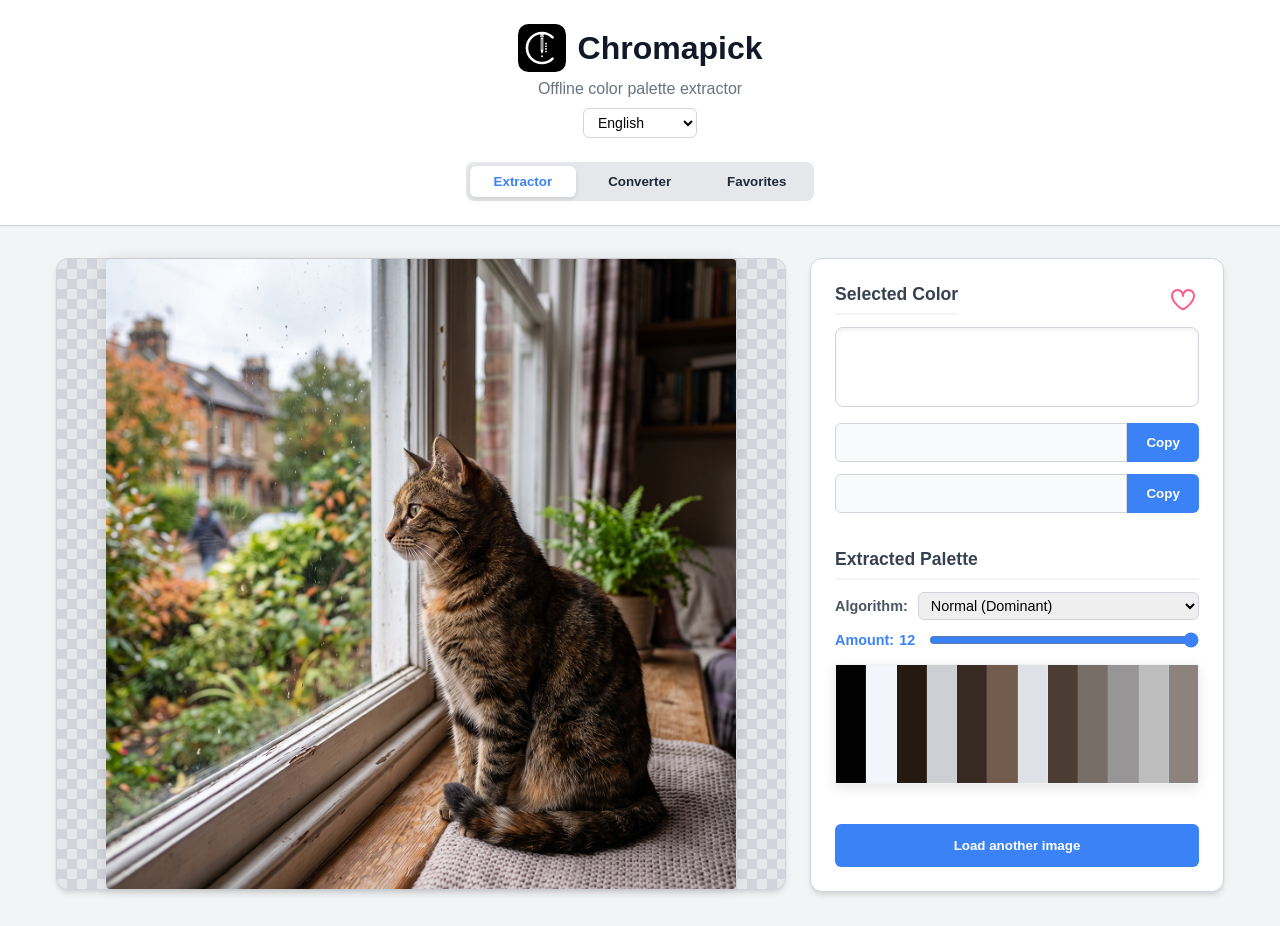
==== commit b8bcbc64: "Fix UI layout bleeding and algorithm event listeners to ensure immediate palette recalculation when " ====
--- a/index.html
+++ b/index.html
@@ -97,22 +97,20 @@
 
                     <div class="extracted-palette">
                         <h3 data-i18n="extracted_palette">Extracted Palette</h3>
-                        <div class="color-count-control" style="display: flex; flex-direction: column; gap: 10px;">
-                            <div style="display: flex; justify-content: space-between; align-items: center;">
-                                <label style="display: flex; align-items: center; gap: 5px;">
-                                    <span data-i18n="algorithm">Algorithm:</span>
-                                    <select id="extract-algo" class="picker-select" style="padding: 2px 8px; font-size: 0.9rem;">
-                                        <option value="normal" data-i18n="algo_normal">Normal (Dominante)</option>
-                                        <option value="vibrant" data-i18n="algo_vibrant">Distintos (Vibrantes)</option>
-                                        <option value="warm" data-i18n="algo_warm">Cálidos</option>
-                                        <option value="cold" data-i18n="algo_cold">Fríos</option>
-                                    </select>
-                                </label>
-                            </div>
-                            <div>
-                                <label for="color-count"><span data-i18n="amount">Amount: </span><span id="color-count-display">12</span></label>
-                                <input type="range" id="color-count" min="3" max="12" value="12">
-                            </div>
+                        
+                        <div style="display: flex; justify-content: space-between; align-items: center; margin-bottom: 0.75rem;">
+                            <label for="extract-algo" data-i18n="algorithm" style="font-size: 0.9rem; font-weight: 600; color: #4b5563;">Algoritmo:</label>
+                            <select id="extract-algo" class="picker-select" style="padding: 4px 8px; font-size: 0.9rem; flex: 1; margin-left: 10px;">
+                                <option value="normal" data-i18n="algo_normal">Normal (Dominante)</option>
+                                <option value="vibrant" data-i18n="algo_vibrant">Distintos (Vibrantes)</option>
+                                <option value="warm" data-i18n="algo_warm">Cálidos</option>
+                                <option value="cold" data-i18n="algo_cold">Fríos</option>
+                            </select>
+                        </div>
+
+                        <div class="color-count-control">
+                            <label for="color-count" style="display: flex; gap: 5px;"><span data-i18n="amount" style="width: auto;">Amount: </span><span id="color-count-display">12</span></label>
+                            <input type="range" id="color-count" min="3" max="12" value="12">
                         </div>
                         <div class="palette" id="palette-container">
                             <!-- Colors will be injected here -->
@@ -202,7 +200,7 @@
 </main>
 
     <script src="i18n.js?v=6"></script>
-    <script src="app.js?v=34"></script>
+    <script src="app.js?v=35"></script>
     <script src="converter.js?v=8"></script>
     <script>
         if ('serviceWorker' in navigator) {
